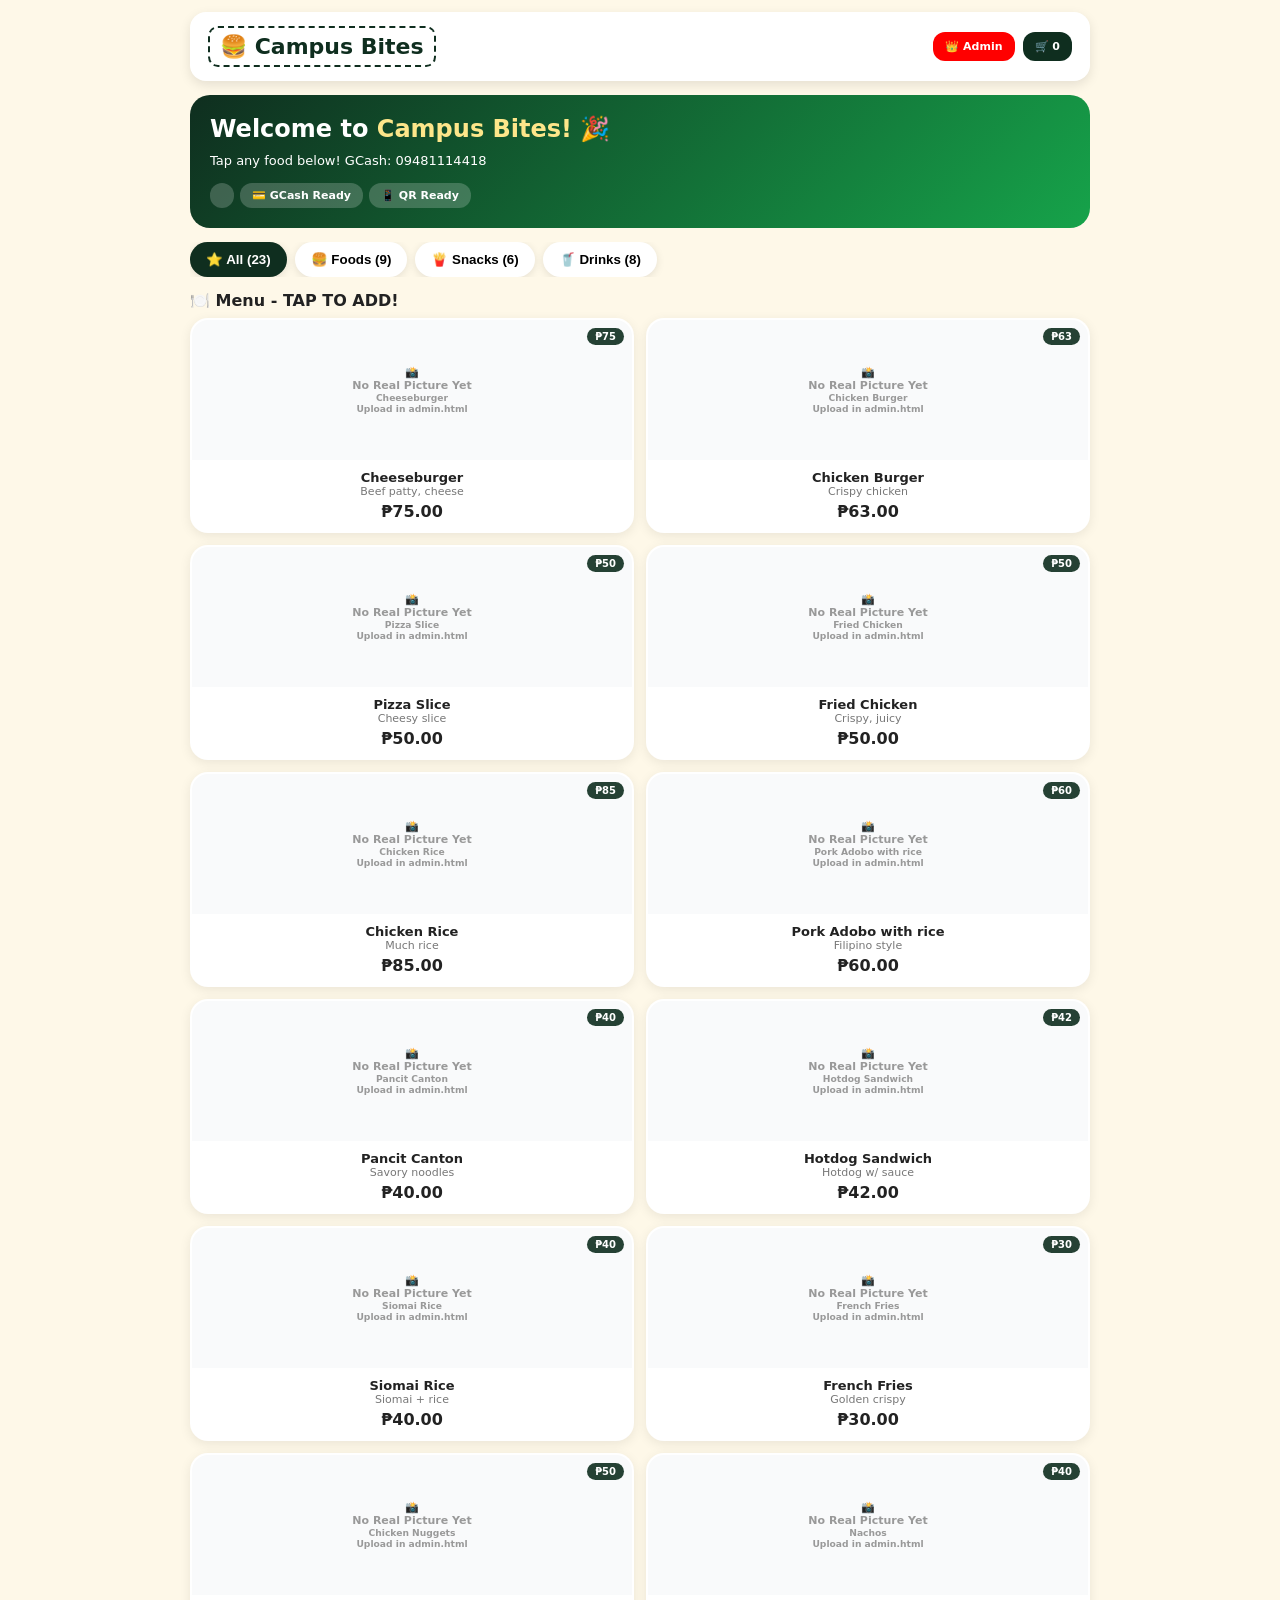
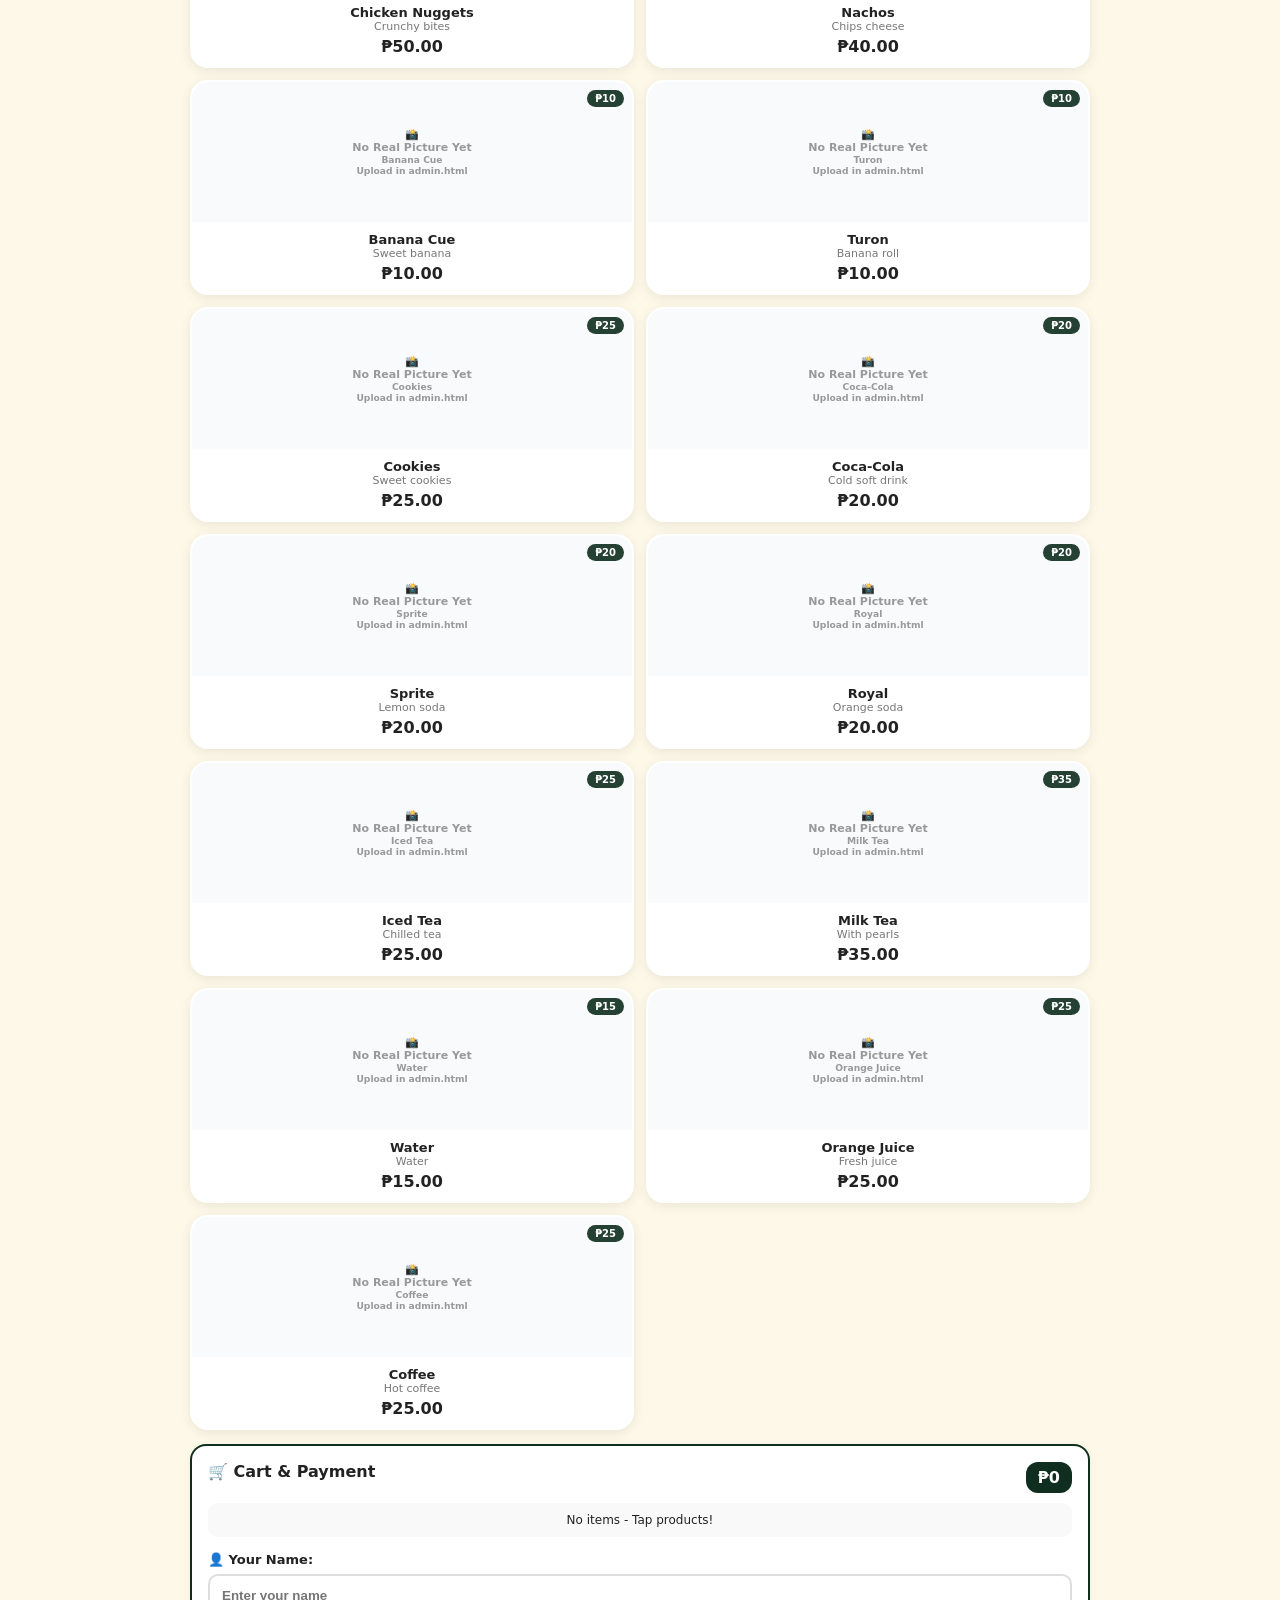
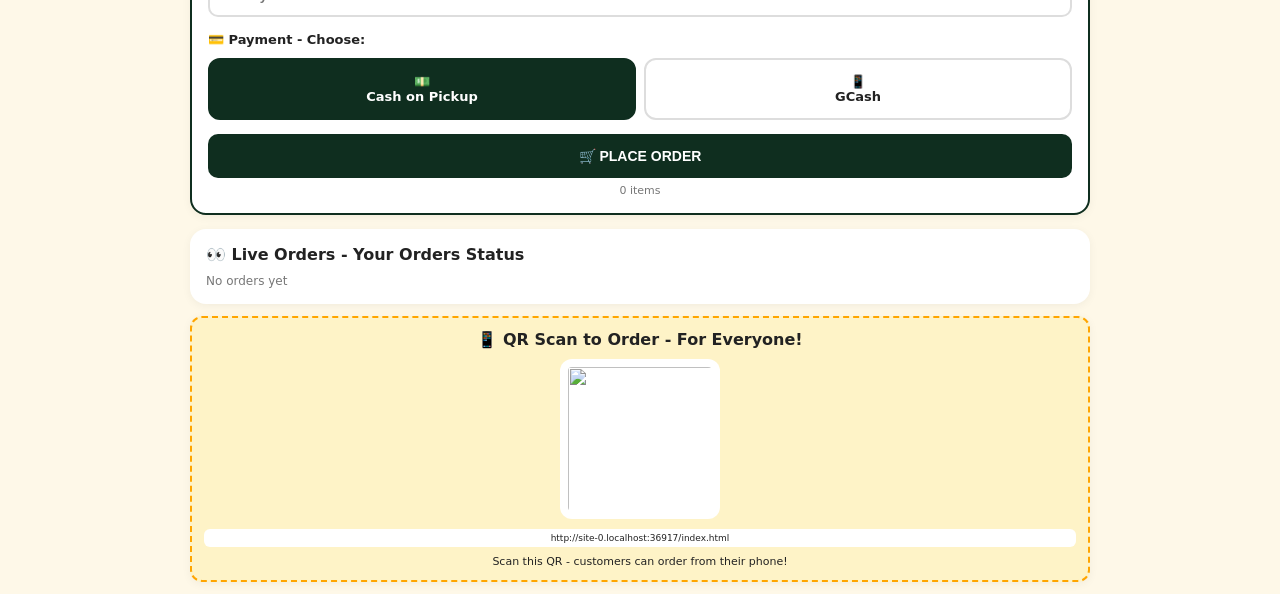
==== index.html @ 893fa6dd "Add files via upload" ====
<!DOCTYPE html>
<html>
<head>
<meta charset="UTF-8">
<meta name="viewport" content="width=device-width,initial-scale=1">
<title>Campus Bites - Order Now</title>
<link rel="stylesheet" href="style.css">
</head>
<body>
<div class="wrap">
<div class="top">
<a href="index.html" class="logo">🍔 Campus Bites</a>
<div style="display:flex;gap:8px">
<a href="admin.html" style="background:red;color:white;padding:8px 12px;border-radius:12px;font-size:11px;font-weight:900;text-decoration:none">👑 Admin</a>
<div style="background:#0f2e1f;color:white;padding:8px 12px;border-radius:12px;font-size:11px;font-weight:900">🛒 <span id="cartCount">0</span></div>
</div>
</div>

<div class="hero">
<h1>Welcome to <span>Campus Bites!</span> 🎉</h1>
<p>Tap any food below! GCash: 09481114418</p>
<div class="badges">
<span></span><span>💳 GCash Ready</span><span>📱 QR Ready</span>
</div>
</div>

<div class="cats">
<button class="cat active" data-cat="All">⭐ All (23)</button>
<button class="cat" data-cat="Foods">🍔 Foods (9)</button>
<button class="cat" data-cat="Snacks">🍟 Snacks (6)</button>
<button class="cat" data-cat="Drinks">🥤 Drinks (8)</button>
</div>

<div style="font-weight:900;margin:14px 0 8px">🍽️ Menu - TAP TO ADD!</div>
<div class="grid" id="products"></div>

<div class="card" style="border:2px solid #0f2e1f">
<div style="display:flex;justify-content:space-between"><b>🛒 Cart & Payment</b><b class="total-badge">₱<span id="tot">0</span></b></div>
<div id="cartList" style="margin-top:10px">No items</div>
<div class="input-group"><label>👤 Your Name:</label><input id="custName" placeholder="Enter your name"></div>
<div class="input-group"><label>💳 Payment - Choose:</label>
<div class="pay-row">
<div class="pay active" data-pay="Cash">💵<br>Cash on Pickup</div>
<div class="pay" data-pay="GCash">📱<br>GCash</div>
</div>
<div class="gcash" id="gcashBox">
<div style="text-align:center;font-weight:900">📱 GCash Payment - 09481114418</div>
<img id="gcashQR" class="gcash-qr">
<div class="gcash-info">
<div>📱 Number: <b>09481114418</b></div>
<div>👤 Name: <b>Campus Bites</b></div>
</div>
<div class="input-group" style="margin-top:10px"><label>GCash Reference No.:</label><input id="gcashRef" placeholder="Enter ref number" style="border:none"></div>
<div class="input-group"><label>Your GCash No.:</label><input id="gcashNum" placeholder="09xxxxxxxxx" style="border:none"></div>
</div>
</div>
<button class="btn btn-order" id="placeBtn">🛒 PLACE ORDER</button>
<div style="text-align:center;font-size:11px;color:#777;margin-top:6px"><span id="count">0 items</span></div>
</div>

<div class="card"><b>👀 Live Orders - Your Orders Status</b><div id="publicOrders" style="margin-top:10px"></div></div>

<div class="card qr-card"><div style="font-weight:900">📱 QR Scan to Order - For Everyone!</div><img id="mainQR"><div id="qrLink"></div><div style="font-size:11px;margin-top:8px">Scan this QR - customers can order from their phone!</div></div>

</div>
<script src="script.js"></script>
</body>
</html>
---- style.css ----
*{box-sizing:border-box}
body{margin:0;font-family:system-ui;background:#FEF8E8;color:#222;padding:12px}
.wrap{max-width:900px;margin:0 auto}
.top{background:white;padding:14px 18px;border-radius:16px;display:flex;justify-content:space-between;align-items:center;box-shadow:0 4px 12px rgba(0,0,0,.1);position:sticky;top:8px;z-index:99}
.logo{font-weight:900;font-size:22px;color:#0f2e1f;text-decoration:none;padding:6px 10px;border:2px dashed #0f2e1f;border-radius:10px}
.hero{background:linear-gradient(135deg,#0f2e1f,#16a34a);color:white;padding:20px;border-radius:20px;margin-top:14px}
.hero h1{margin:0;font-size:24px}.hero h1 span{color:#fde68a}.hero p{font-size:13px;margin:8px 0 0;line-height:1.5}
.badges{margin-top:12px;display:flex;gap:6px;flex-wrap:wrap}.badges span{background:rgba(255,255,255,.2);padding:6px 12px;border-radius:12px;font-size:11px;font-weight:800}
.cats{display:flex;gap:8px;margin:14px 0;overflow:auto}
.cat{padding:10px 16px;border-radius:20px;border:none;background:white;font-weight:800;cursor:pointer;white-space:nowrap;box-shadow:0 2px 8px rgba(0,0,0,.1)}
.cat.active{background:#0f2e1f;color:white}
.grid{display:grid;grid-template-columns:1fr 1fr;gap:12px}
.product{background:white;border-radius:18px;padding:0;overflow:hidden;text-align:center;cursor:pointer;box-shadow:0 3px 12px rgba(0,0,0,.08);border:2px solid transparent;transition:.2s}
.product:hover{border-color:#f59e0b}.product:active{transform:scale(.96)}
.visual{height:140px;background:#fff;display:flex;align-items:center;justify-content:center;overflow:hidden;position:relative;padding:8px}
.visual img{width:100%;height:100%;object-fit:contain;display:block;position:relative;top:auto;left:auto}
.no-pic{width:100%;height:100%;display:flex;flex-direction:column;align-items:center;justify-content:center;font-size:11px;color:#999;font-weight:800;text-align:center;padding:10px;background:#f9fafb;position:absolute;top:0;left:0}
.price{position:absolute;top:6px;right:6px;background:#0f2e1f;color:white;padding:3px 8px;border-radius:10px;font-size:10px;font-weight:900;z-index:2}
.no-pic{width:100%;height:100%;display:flex;flex-direction:column;align-items:center;justify-content:center;font-size:11px;color:#999;font-weight:800;text-align:center;padding:10px;background:#f9fafb;position:absolute;top:0;left:0}
.price{position:absolute;top:6px;right:6px;background:#0f2e1f;color:white;padding:3px 8px;border-radius:10px;font-size:10px;font-weight:900;z-index:2}
.price{position:absolute;top:8px;right:8px;background:rgba(15,46,31,.9);color:white;padding:3px 8px;border-radius:12px;font-size:10px;font-weight:900;z-index:2}
.p-info{padding:10px}
.card{background:white;padding:16px;border-radius:16px;margin-top:14px;box-shadow:0 2px 10px rgba(0,0,0,.05)}
.total-badge{background:#0f2e1f;color:white;padding:6px 12px;border-radius:12px}
.input-group{margin-top:12px}.input-group label{font-weight:800;font-size:13px}
.input-group input{width:100%;padding:12px;border-radius:10px;border:2px solid #ddd;margin-top:6px;font-weight:700}
.pay-row{display:flex;gap:8px;margin-top:10px}
.pay{flex:1;padding:14px;border-radius:12px;border:2px solid #ddd;background:white;text-align:center;font-weight:900;cursor:pointer;font-size:13px}
.pay.active{border-color:#0f2e1f;background:#0f2e1f;color:white}
.pay.gcash-active{border-color:#007CFF;background:#007CFF;color:white}
.gcash{display:none;background:linear-gradient(135deg,#007CFF,#00A3FF);color:white;padding:16px;border-radius:16px;margin-top:12px}
.gcash.show{display:block}
.gcash-qr{background:white;width:150px;height:150px;margin:10px auto;display:block;border-radius:12px;padding:8px}
.gcash-info{background:rgba(255,255,255,.2);padding:10px;border-radius:10px;margin-top:10px;font-size:12px}
.order{border-radius:12px;padding:12px;margin-bottom:8px;background:white;border:1px solid #ddd}
.order.pending{border-left:5px solid orange;background:#FFFBEB}
.order.preparing{border-left:5px solid blue;background:#EFF6FF}
.order.done{border-left:5px solid green;background:#F0FDF4}
.btn{padding:10px 16px;border-radius:10px;border:none;font-weight:800;cursor:pointer}
.btn-order{width:100%;background:#0f2e1f;color:white;padding:14px;margin-top:14px;font-size:14px}
.qr-card{background:#FEF3C7;border:2px dashed orange;border-radius:12px;padding:12px;text-align:center;margin-top:12px}
.qr-card img{width:160px;height:160px;background:white;padding:8px;border-radius:12px;margin:10px auto;display:block}
.qr-card #qrLink{font-size:9px;word-break:break-all;background:white;padding:4px;border-radius:6px}
/* Admin */
.admin-header{background:linear-gradient(135deg,#dc2626,#991b1b);color:white;padding:20px;border-radius:20px;margin-top:14px}
.prod-manage{margin-top:10px;display:grid;grid-template-columns:1fr;gap:10px}
@media(min-width:600px){.prod-manage{grid-template-columns:1fr 1fr}}
.prod-item{background:white;border:1px solid #eee;border-radius:12px;padding:10px;display:flex;gap:10px;align-items:center}
.prod-item img{width:70px;height:70px;object-fit:cover;border-radius:8px;background:#f3f4f6;border:1px solid #ddd}
.login-box{background:white;border:2px solid red;border-radius:16px;padding:20px;text-align:center;margin-top:20px}
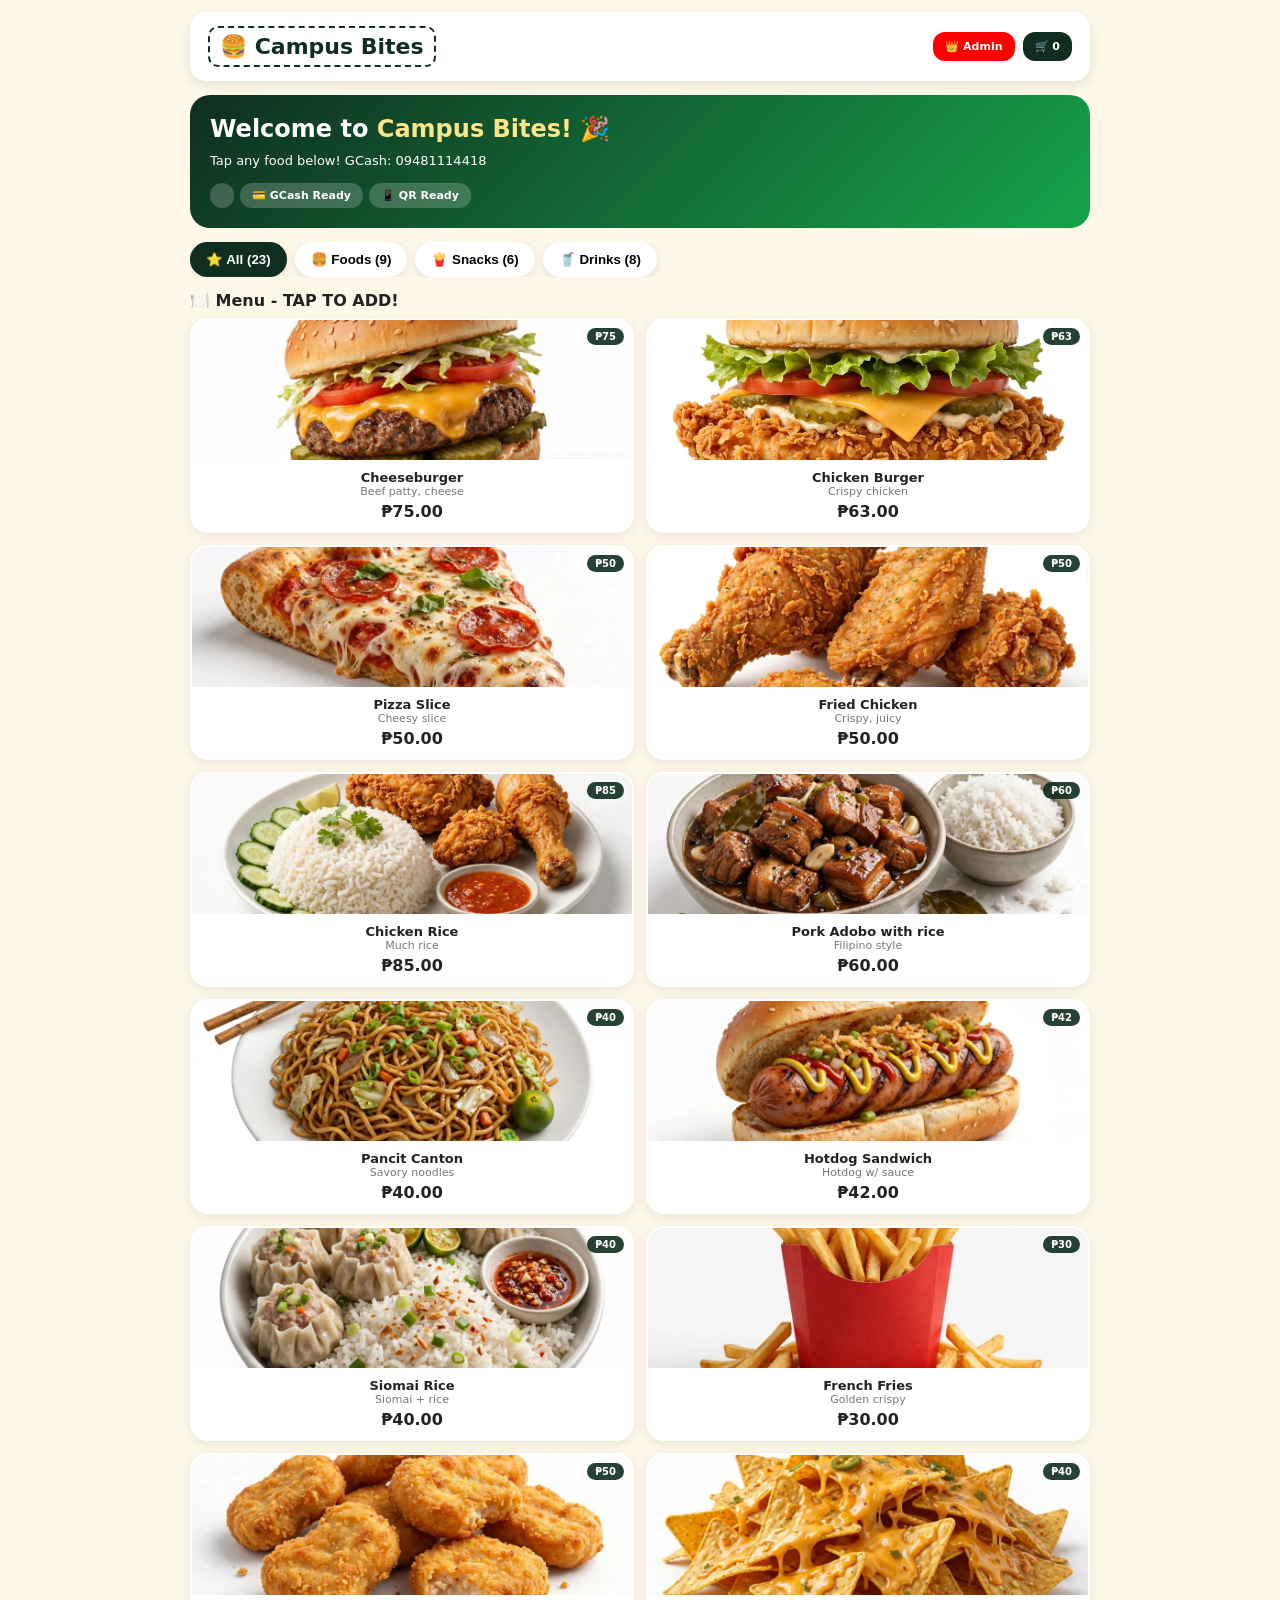
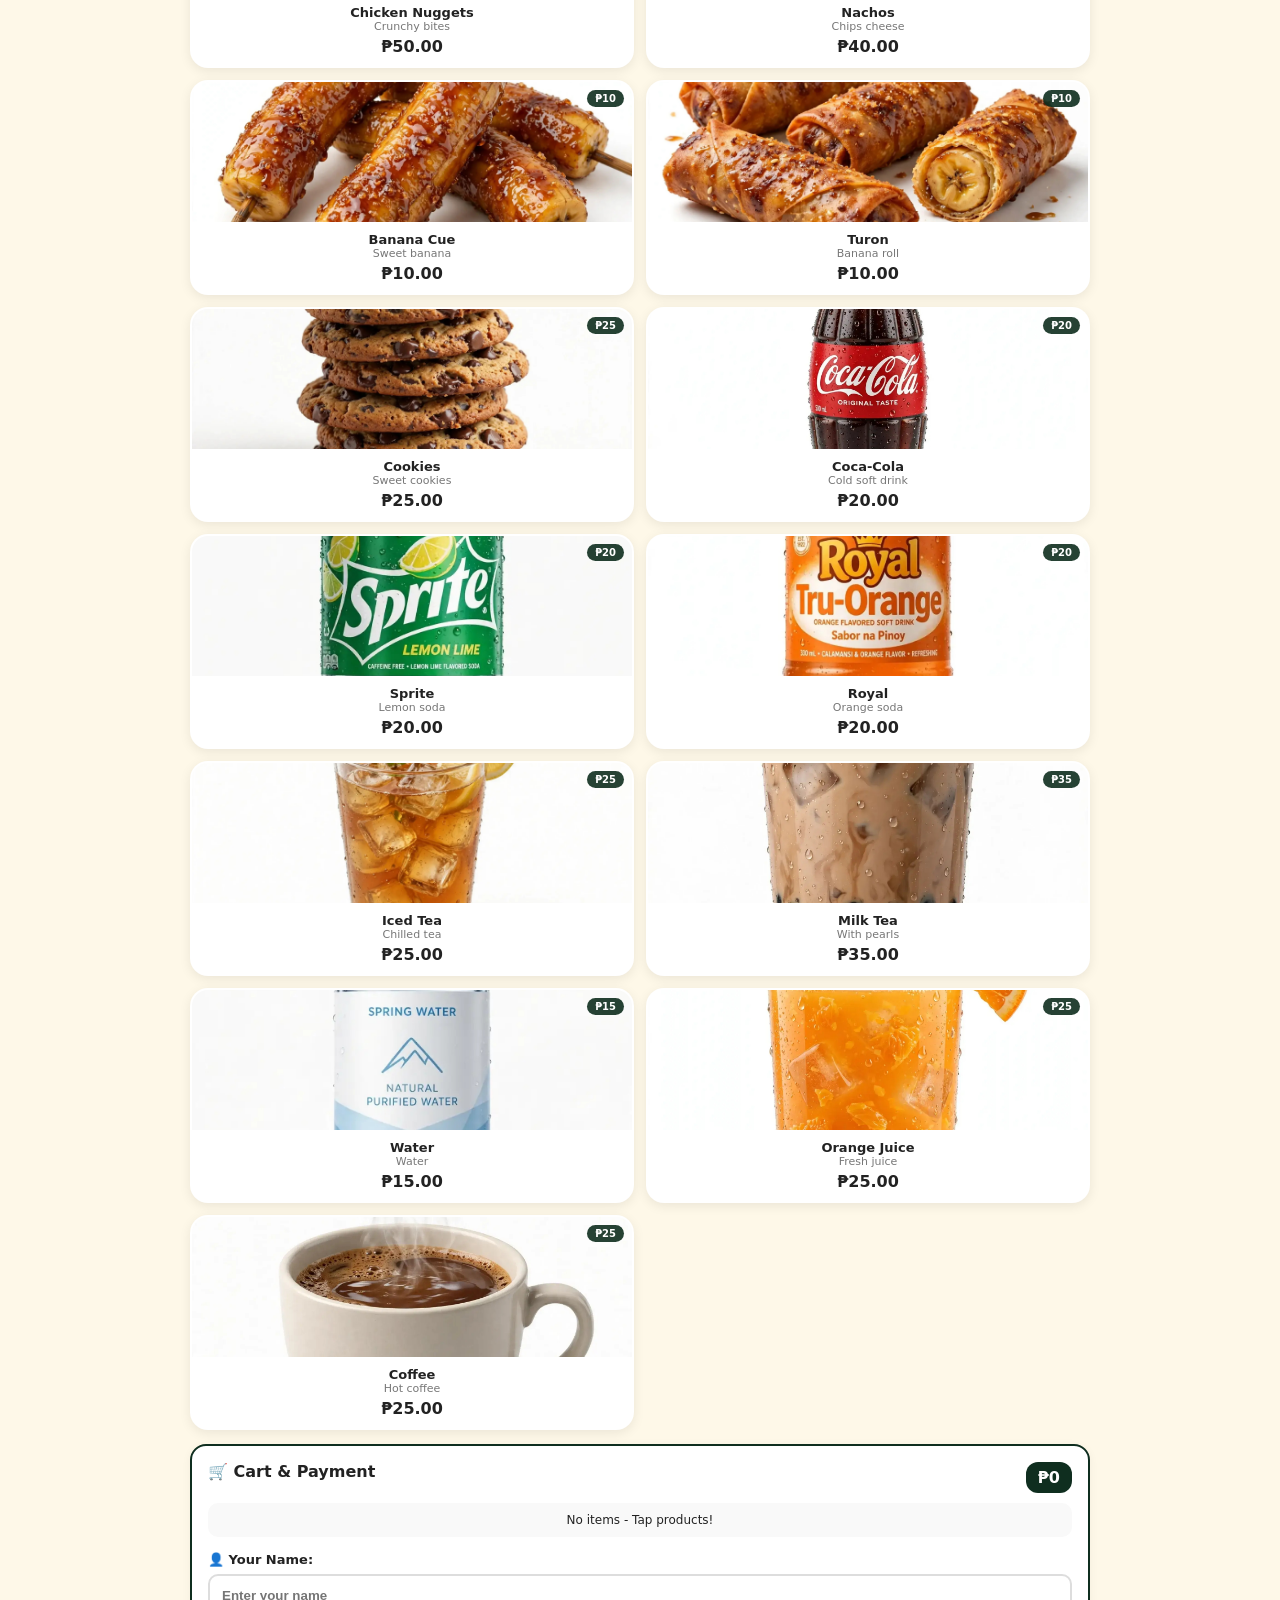
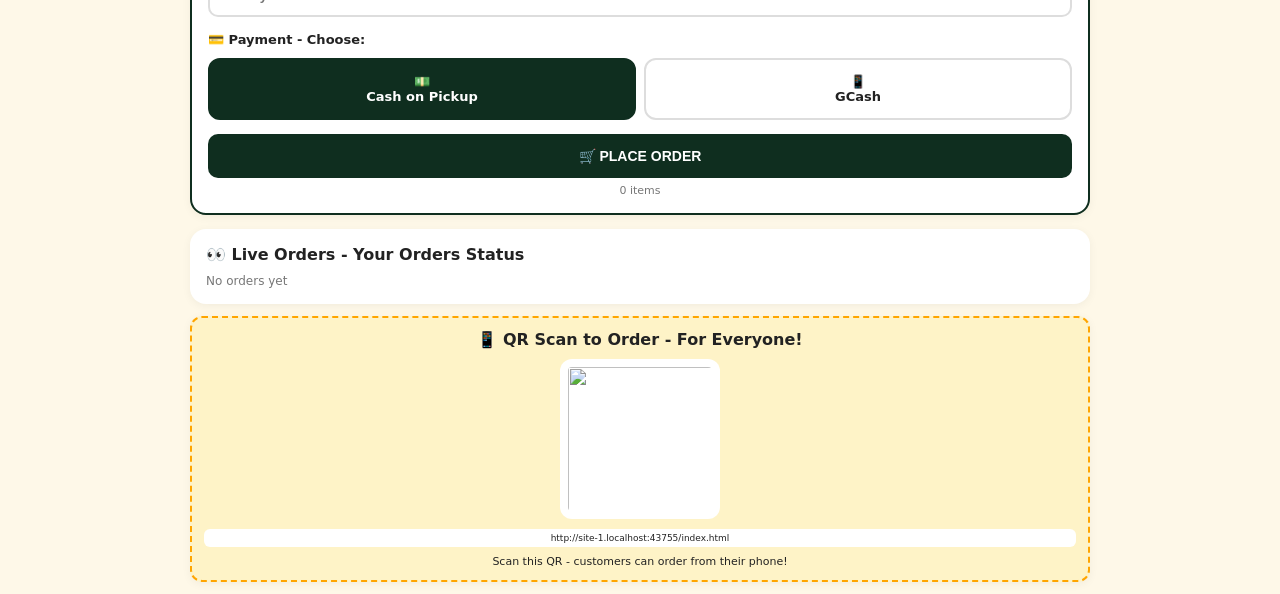
==== commit 26fad79d: "Add comment for website update in index.html" ====
--- a/index.html
+++ b/index.html
@@ -64,5 +64,6 @@
 
 </div>
 <script src="script.js"></script>
+  <!-- Campus Bites website update -->
 </body>
-</html>+</html>
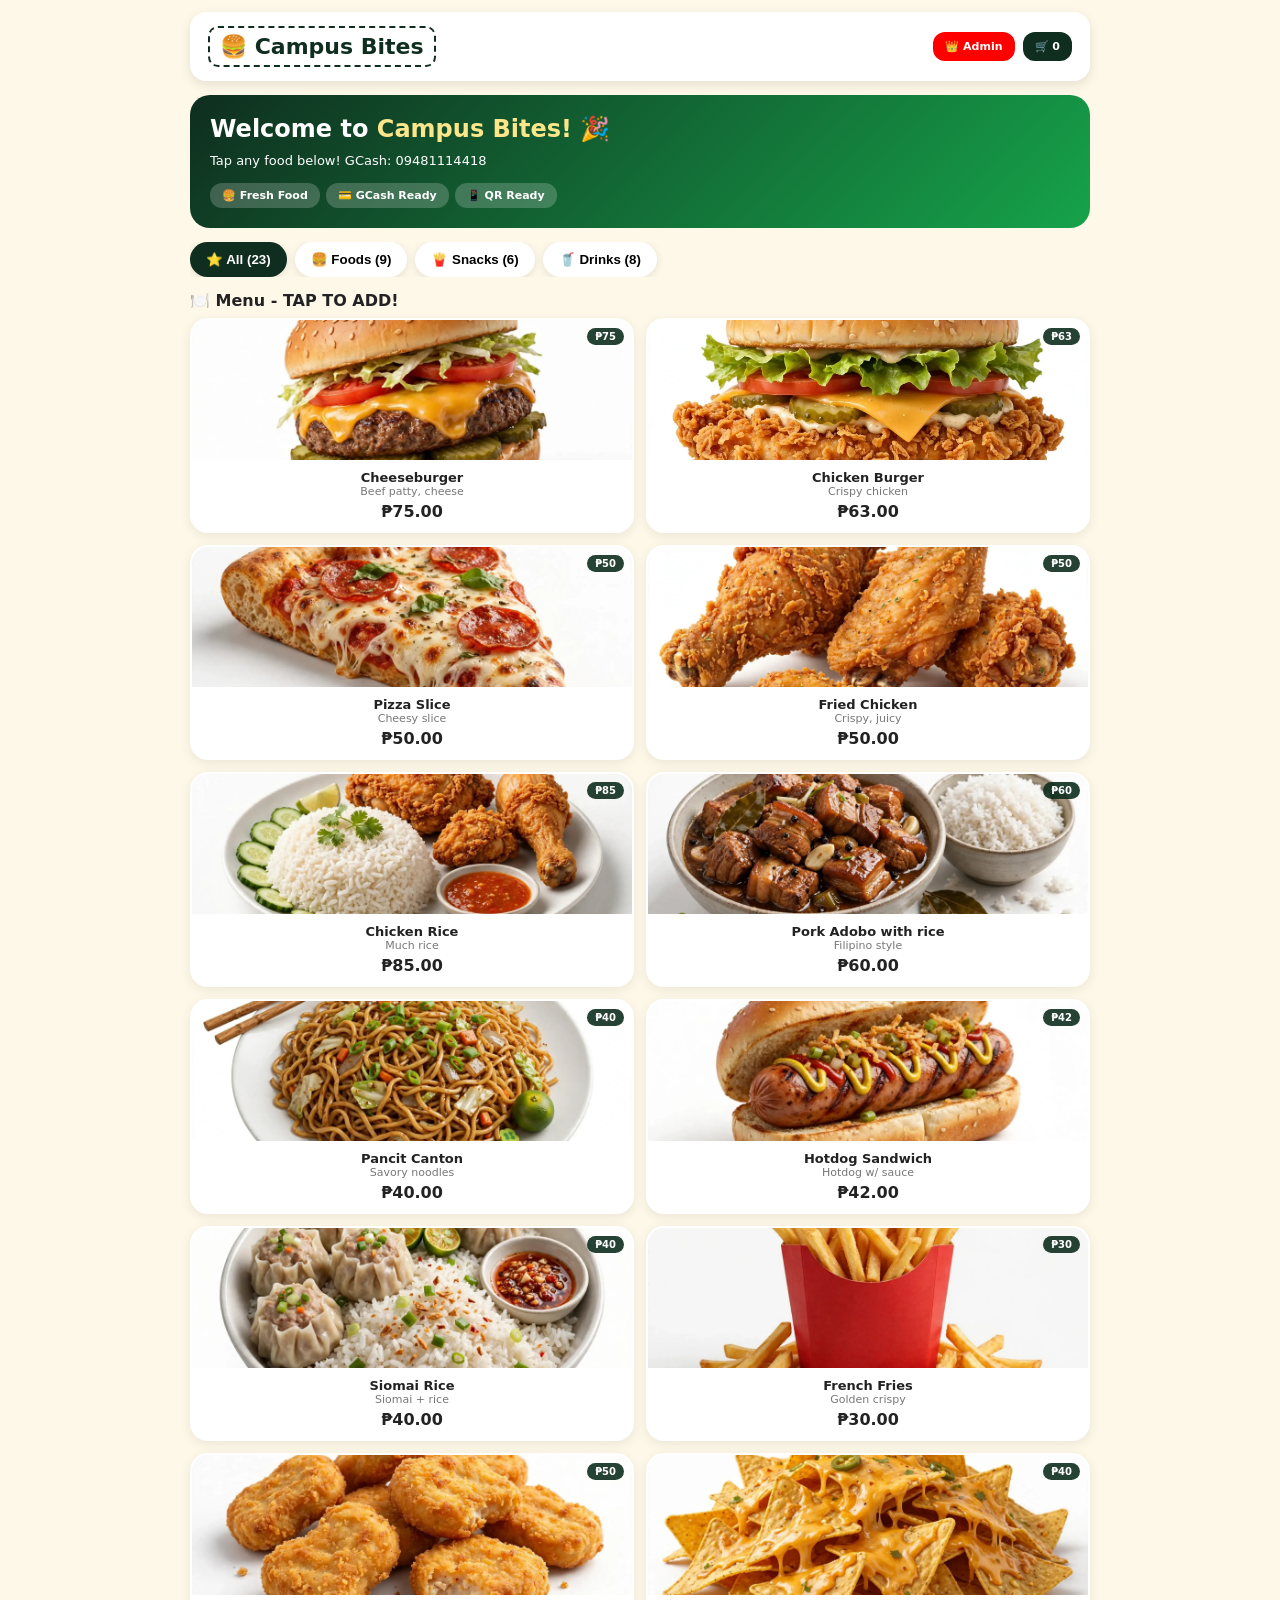
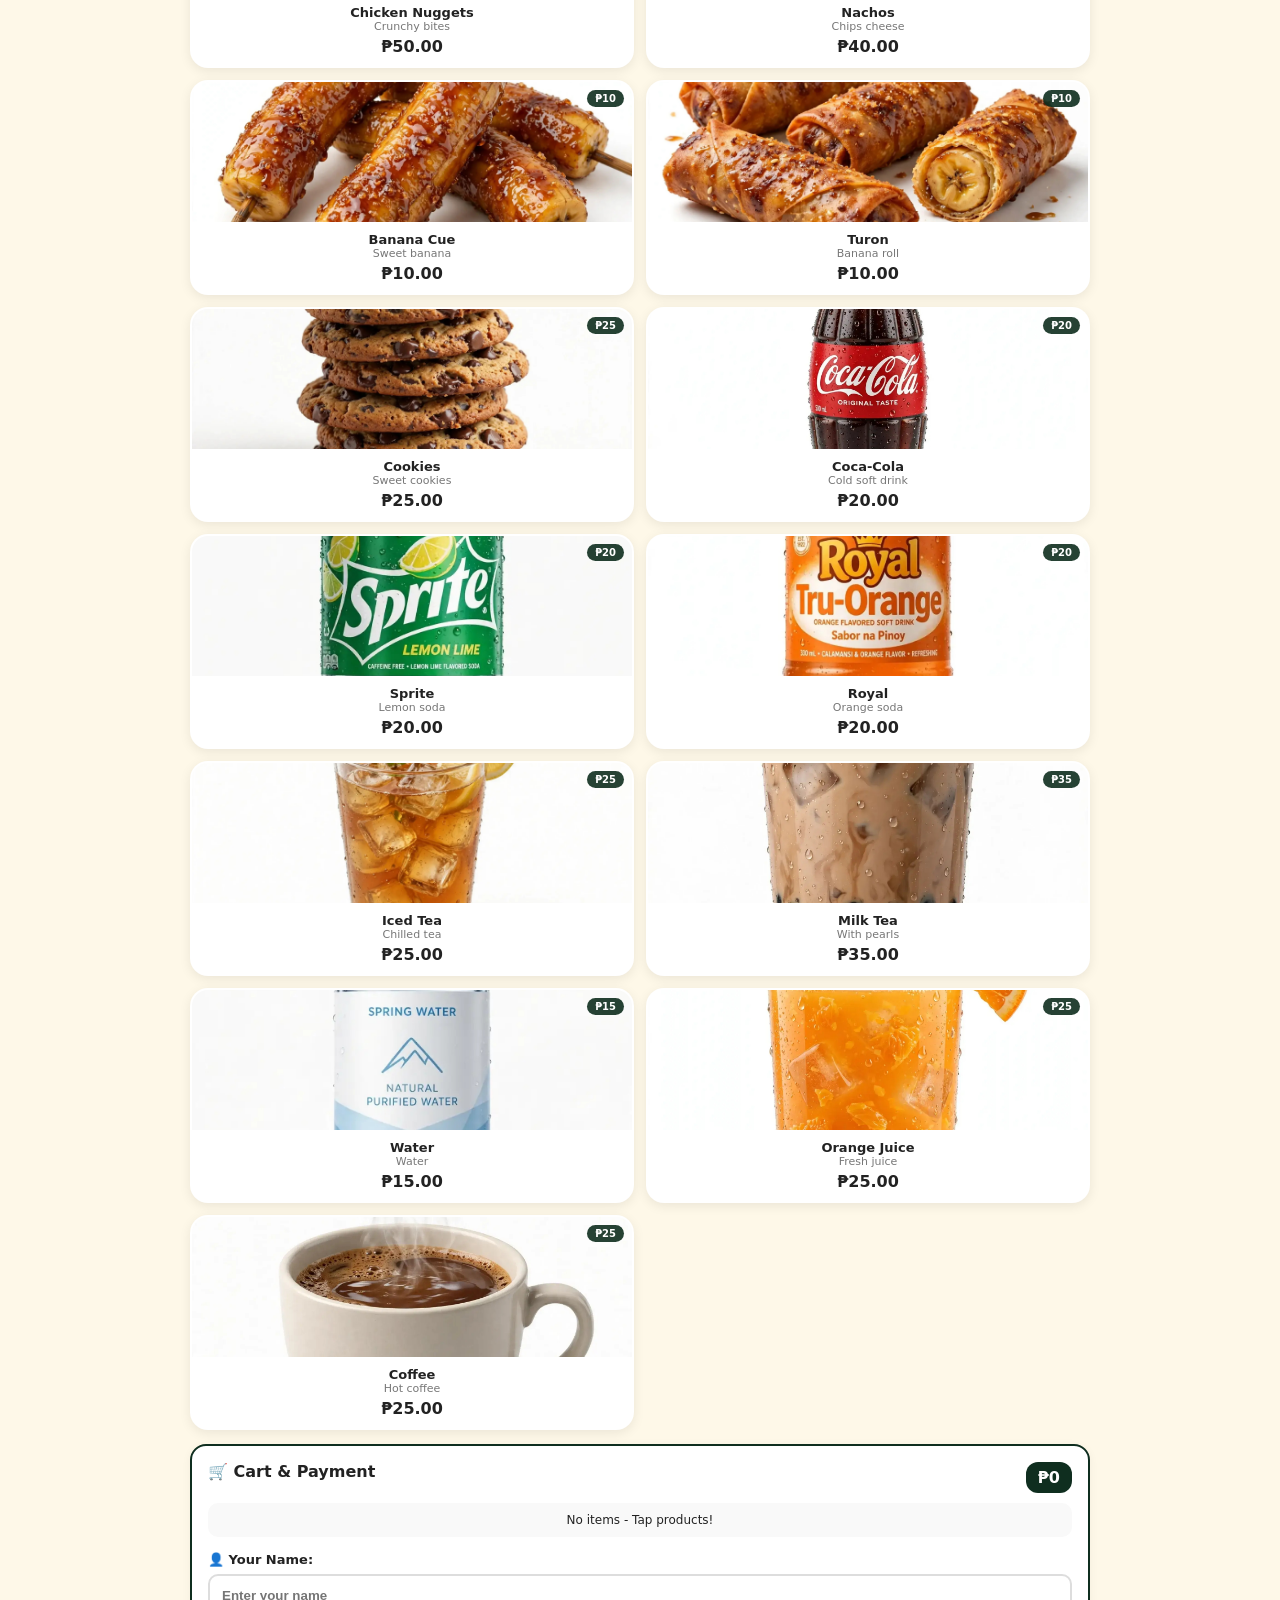
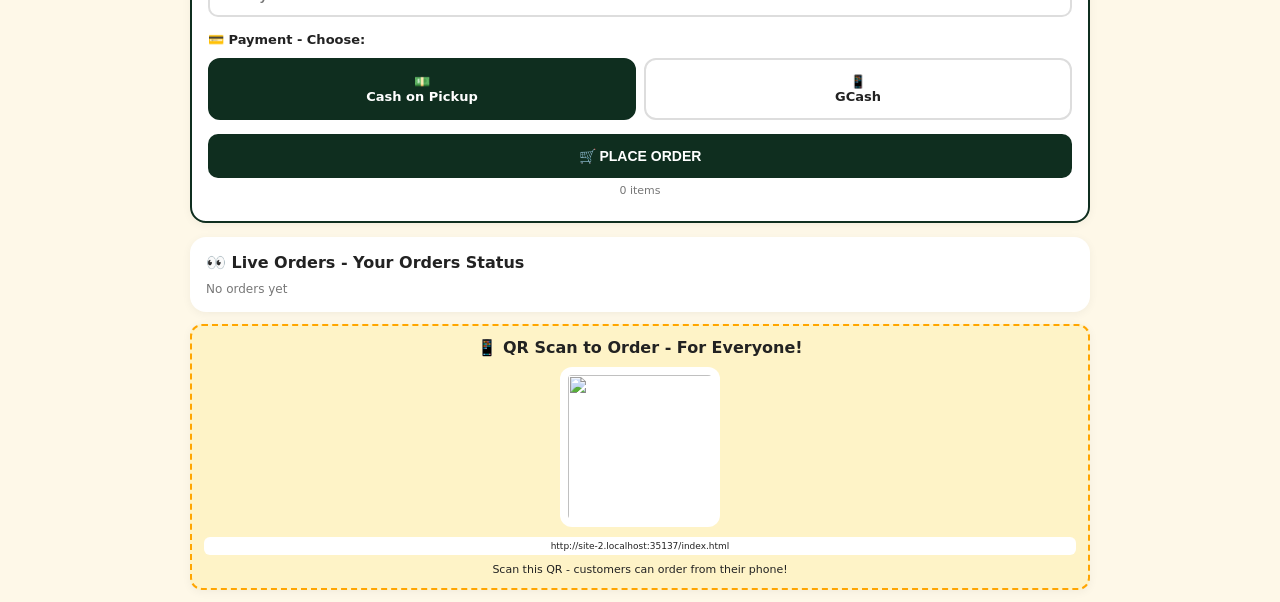
==== commit 6d851167: "Refactor index.html structure and content" ====
--- a/index.html
+++ b/index.html
@@ -1,69 +1,114 @@
+
 <!DOCTYPE html>
-<html>
+<html lang="en">
 <head>
 <meta charset="UTF-8">
-<meta name="viewport" content="width=device-width,initial-scale=1">
+<meta name="viewport" content="width=device-width, initial-scale=1">
 <title>Campus Bites - Order Now</title>
 <link rel="stylesheet" href="style.css">
 </head>
 <body>
+
 <div class="wrap">
-<div class="top">
-<a href="index.html" class="logo">🍔 Campus Bites</a>
-<div style="display:flex;gap:8px">
-<a href="admin.html" style="background:red;color:white;padding:8px 12px;border-radius:12px;font-size:11px;font-weight:900;text-decoration:none">👑 Admin</a>
-<div style="background:#0f2e1f;color:white;padding:8px 12px;border-radius:12px;font-size:11px;font-weight:900">🛒 <span id="cartCount">0</span></div>
-</div>
+
+  <div class="top">
+    <a href="index.html" class="logo">🍔 Campus Bites</a>
+    <div style="display:flex;gap:8px">
+      <a href="admin.html" style="background:red;color:white;padding:8px 12px;border-radius:12px;font-size:11px;font-weight:900;text-decoration:none">👑 Admin</a>
+      <div style="background:#0f2e1f;color:white;padding:8px 12px;border-radius:12px;font-size:11px;font-weight:900">
+        🛒 <span id="cartCount">0</span>
+      </div>
+    </div>
+  </div>
+
+  <div class="hero">
+    <h1>Welcome to <span>Campus Bites!</span> 🎉</h1>
+    <p>Tap any food below! GCash: 09481114418</p>
+    <div class="badges">
+      <span>🍔 Fresh Food</span>
+      <span>💳 GCash Ready</span>
+      <span>📱 QR Ready</span>
+    </div>
+  </div>
+
+  <div class="cats">
+    <button class="cat active" data-cat="All">⭐ All (23)</button>
+    <button class="cat" data-cat="Foods">🍔 Foods (9)</button>
+    <button class="cat" data-cat="Snacks">🍟 Snacks (6)</button>
+    <button class="cat" data-cat="Drinks">🥤 Drinks (8)</button>
+  </div>
+
+  <div style="font-weight:900;margin:14px 0 8px">🍽️ Menu - TAP TO ADD!</div>
+  <div class="grid" id="products"></div>
+
+  <div class="card" style="border:2px solid #0f2e1f">
+    <div style="display:flex;justify-content:space-between">
+      <b>🛒 Cart & Payment</b>
+      <b class="total-badge">₱<span id="tot">0</span></b>
+    </div>
+
+    <div id="cartList" style="margin-top:10px">No items</div>
+
+    <div class="input-group">
+      <label>👤 Your Name:</label>
+      <input id="custName" placeholder="Enter your name">
+    </div>
+
+    <div class="input-group">
+      <label>💳 Payment - Choose:</label>
+      <div class="pay-row">
+        <div class="pay active" data-pay="Cash">💵<br>Cash on Pickup</div>
+        <div class="pay" data-pay="GCash">📱<br>GCash</div>
+      </div>
+
+      <div class="gcash" id="gcashBox">
+        <div style="text-align:center;font-weight:900">
+          📱 GCash Payment - 09481114418
+        </div>
+
+        <img id="gcashQR" class="gcash-qr">
+
+        <div class="gcash-info">
+          <div>📱 Number: <b>09481114418</b></div>
+          <div>👤 Name: <b>Campus Bites</b></div>
+        </div>
+
+        <div class="input-group" style="margin-top:10px">
+          <label>GCash Reference No.:</label>
+          <input id="gcashRef" placeholder="Enter ref number" style="border:none">
+        </div>
+
+        <div class="input-group">
+          <label>Your GCash No.:</label>
+          <input id="gcashNum" placeholder="09xxxxxxxxx" style="border:none">
+        </div>
+      </div>
+    </div>
+
+    <button class="btn btn-order" id="placeBtn">🛒 PLACE ORDER</button>
+    <div style="text-align:center;font-size:11px;color:#777;margin-top:6px">
+      <span id="count">0 items</span>
+    </div>
+    <div id="orderMessage" style="font-size:12px;text-align:center;margin-top:8px"></div>
+  </div>
+
+  <div class="card">
+    <b>👀 Live Orders - Your Orders Status</b>
+    <div id="publicOrders" style="margin-top:10px"></div>
+  </div>
+
+  <div class="card qr-card">
+    <div style="font-weight:900">📱 QR Scan to Order - For Everyone!</div>
+    <img id="mainQR">
+    <div id="qrLink"></div>
+    <div style="font-size:11px;margin-top:8px">
+      Scan this QR - customers can order from their phone!
+    </div>
+  </div>
+
 </div>
 
-<div class="hero">
-<h1>Welcome to <span>Campus Bites!</span> 🎉</h1>
-<p>Tap any food below! GCash: 09481114418</p>
-<div class="badges">
-<span></span><span>💳 GCash Ready</span><span>📱 QR Ready</span>
-</div>
-</div>
-
-<div class="cats">
-<button class="cat active" data-cat="All">⭐ All (23)</button>
-<button class="cat" data-cat="Foods">🍔 Foods (9)</button>
-<button class="cat" data-cat="Snacks">🍟 Snacks (6)</button>
-<button class="cat" data-cat="Drinks">🥤 Drinks (8)</button>
-</div>
-
-<div style="font-weight:900;margin:14px 0 8px">🍽️ Menu - TAP TO ADD!</div>
-<div class="grid" id="products"></div>
-
-<div class="card" style="border:2px solid #0f2e1f">
-<div style="display:flex;justify-content:space-between"><b>🛒 Cart & Payment</b><b class="total-badge">₱<span id="tot">0</span></b></div>
-<div id="cartList" style="margin-top:10px">No items</div>
-<div class="input-group"><label>👤 Your Name:</label><input id="custName" placeholder="Enter your name"></div>
-<div class="input-group"><label>💳 Payment - Choose:</label>
-<div class="pay-row">
-<div class="pay active" data-pay="Cash">💵<br>Cash on Pickup</div>
-<div class="pay" data-pay="GCash">📱<br>GCash</div>
-</div>
-<div class="gcash" id="gcashBox">
-<div style="text-align:center;font-weight:900">📱 GCash Payment - 09481114418</div>
-<img id="gcashQR" class="gcash-qr">
-<div class="gcash-info">
-<div>📱 Number: <b>09481114418</b></div>
-<div>👤 Name: <b>Campus Bites</b></div>
-</div>
-<div class="input-group" style="margin-top:10px"><label>GCash Reference No.:</label><input id="gcashRef" placeholder="Enter ref number" style="border:none"></div>
-<div class="input-group"><label>Your GCash No.:</label><input id="gcashNum" placeholder="09xxxxxxxxx" style="border:none"></div>
-</div>
-</div>
-<button class="btn btn-order" id="placeBtn">🛒 PLACE ORDER</button>
-<div style="text-align:center;font-size:11px;color:#777;margin-top:6px"><span id="count">0 items</span></div>
-</div>
-
-<div class="card"><b>👀 Live Orders - Your Orders Status</b><div id="publicOrders" style="margin-top:10px"></div></div>
-
-<div class="card qr-card"><div style="font-weight:900">📱 QR Scan to Order - For Everyone!</div><img id="mainQR"><div id="qrLink"></div><div style="font-size:11px;margin-top:8px">Scan this QR - customers can order from their phone!</div></div>
-
-</div>
-<script src="script.js"></script>
-  <!-- Campus Bites website update -->
+<script type="module" src="script.js"></script>
 </body>
-</html>
+  </html>
+  
